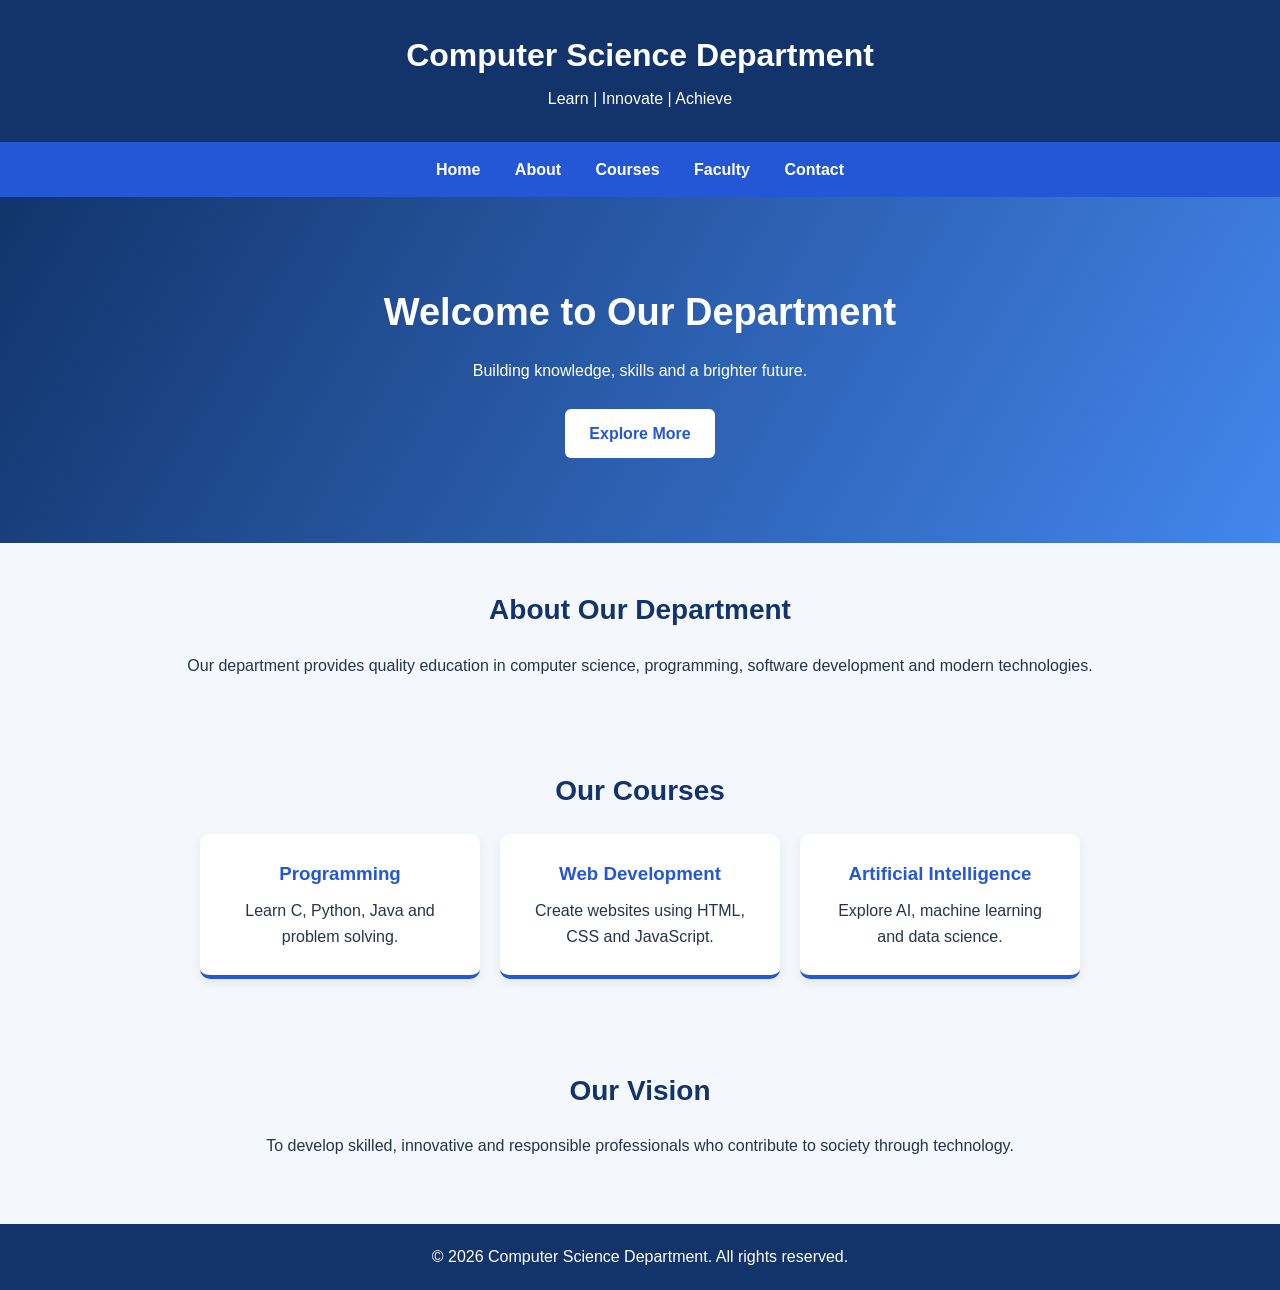
==== index.html @ 141f5ace "Initial College Department Website" ====
<!DOCTYPE html>
<html lang="en">
<head>
    <meta charset="UTF-8">
    <meta name="viewport" content="width=device-width, initial-scale=1.0">
    <title>College Department</title>
    <link rel="stylesheet" href="style.css">
</head>
<body>

<header>
    <h1>Computer Science Department</h1>
    <p>Learn | Innovate | Achieve</p>
</header>

<nav>
    <a href="index.html">Home</a>
    <a href="#about">About</a>
    <a href="#courses">Courses</a>
    <a href="faculty.html">Faculty</a>
    <a href="contact.html">Contact</a>
</nav>

<section class="hero">
    <h2>Welcome to Our Department</h2>
    <p>Building knowledge, skills and a brighter future.</p>
    <a class="btn" href="#about">Explore More</a>
</section>

<section id="about" class="section">
    <h2>About Our Department</h2>
    <p>Our department provides quality education in computer science,
       programming, software development and modern technologies.</p>
</section>

<section id="courses" class="section">
    <h2>Our Courses</h2>
    <div class="cards">
        <div class="card">
            <h3>Programming</h3>
            <p>Learn C, Python, Java and problem solving.</p>
        </div>
        <div class="card">
            <h3>Web Development</h3>
            <p>Create websites using HTML, CSS and JavaScript.</p>
        </div>
        <div class="card">
            <h3>Artificial Intelligence</h3>
            <p>Explore AI, machine learning and data science.</p>
        </div>
    </div>
</section>

<section class="section">
    <h2>Our Vision</h2>
    <p>To develop skilled, innovative and responsible professionals
       who contribute to society through technology.</p>
</section>

<footer>
    <p>&copy; 2026 Computer Science Department. All rights reserved.</p>
</footer>

</body>
</html>
---- style.css ----
* {
    margin: 0;
    padding: 0;
    box-sizing: border-box;
}

body {
    font-family: Arial, sans-serif;
    background: #f4f7fc;
    color: #26344a;
    line-height: 1.6;
}

header {
    background: #12346b;
    color: white;
    text-align: center;
    padding: 30px 15px;
}

header h1 {
    font-size: 32px;
    margin-bottom: 5px;
}

nav {
    background: #2457d6;
    padding: 15px;
    text-align: center;
}

nav a {
    color: white;
    text-decoration: none;
    margin: 0 15px;
    font-weight: bold;
}

nav a:hover {
    color: #ffdd57;
}

.hero {
    background: linear-gradient(120deg, #12346b, #4386ed);
    color: white;
    text-align: center;
    padding: 85px 20px;
}

.hero h2 {
    font-size: 38px;
    margin-bottom: 15px;
}

.hero p {
    margin-bottom: 25px;
}

.btn {
    display: inline-block;
    background: white;
    color: #2457d6;
    padding: 12px 24px;
    border-radius: 6px;
    text-decoration: none;
    font-weight: bold;
}

.section {
    padding: 45px 20px;
    text-align: center;
    max-width: 1100px;
    margin: auto;
}

.section h2 {
    color: #12346b;
    margin-bottom: 20px;
    font-size: 28px;
}

.cards {
    display: flex;
    justify-content: center;
    gap: 20px;
    flex-wrap: wrap;
}

.card {
    background: white;
    padding: 25px;
    width: 280px;
    border-radius: 10px;
    box-shadow: 0 4px 12px #00000012;
    border-bottom: 4px solid #2457d6;
}

.card h3 {
    color: #2457d6;
    margin-bottom: 10px;
}

footer {
    background: #12346b;
    color: white;
    text-align: center;
    padding: 20px;
    margin-top: 20px;
}

@media (max-width: 600px) {
    header h1 {
        font-size: 24px;
    }

    nav a {
        display: inline-block;
        margin: 6px;
    }

    .hero h2 {
        font-size: 28px;
    }

    .card {
        width: 100%;
    }
}
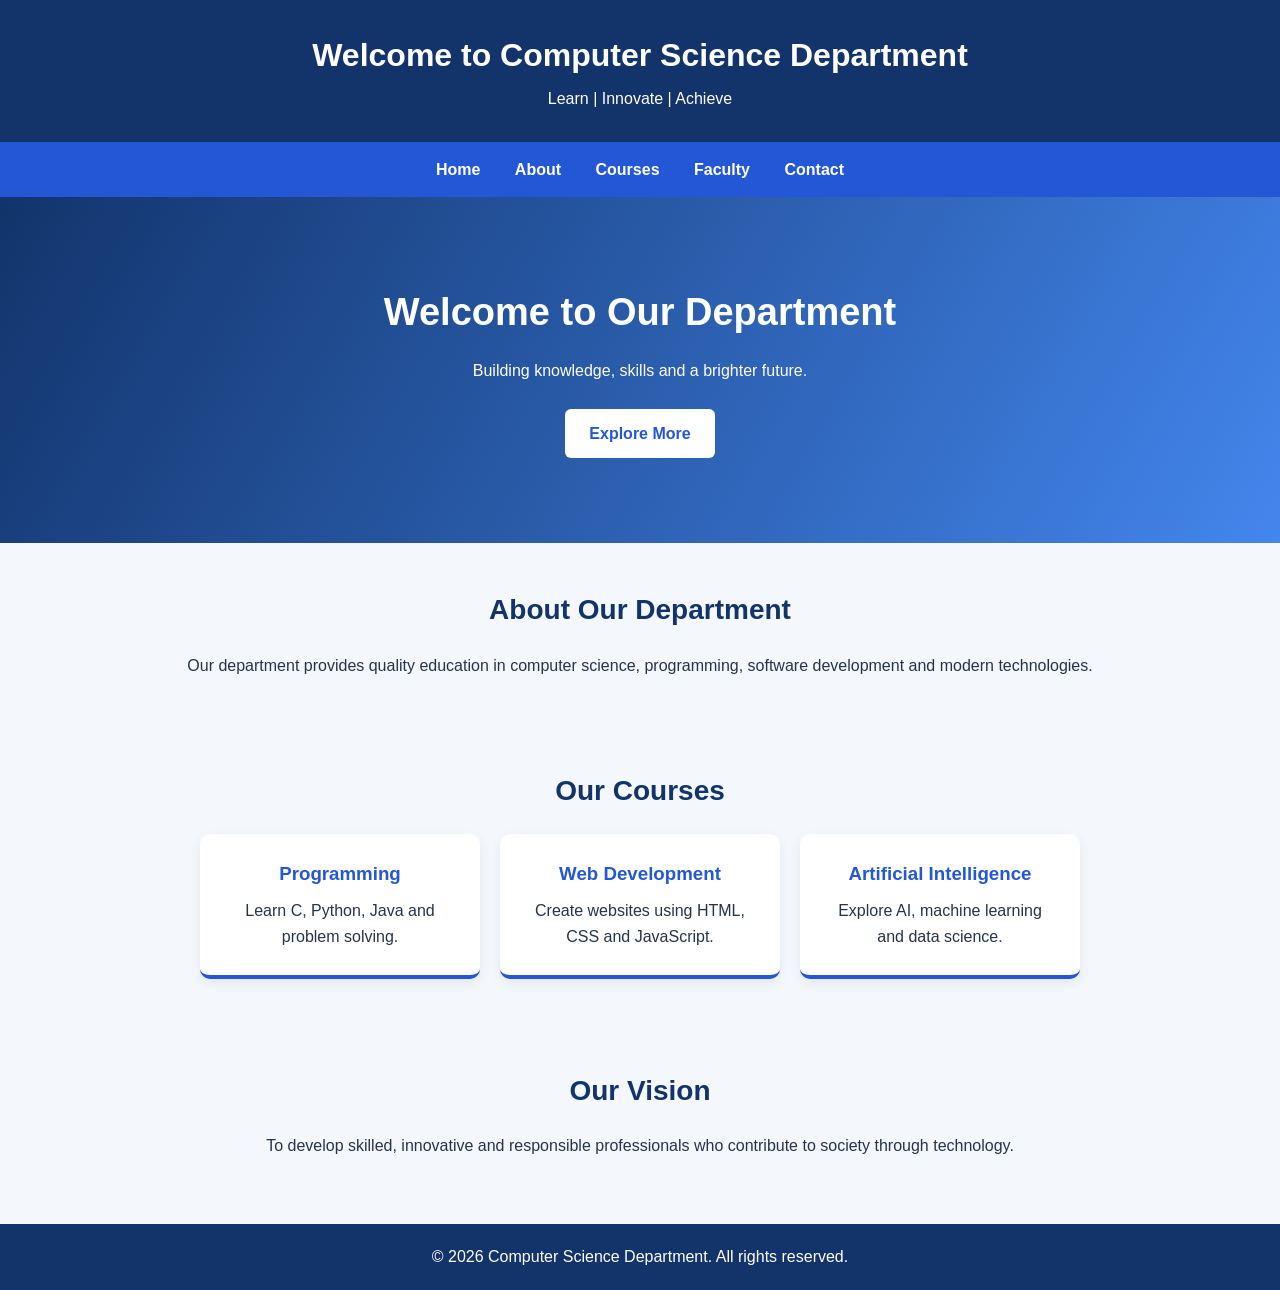
==== commit dbfdfda1: "Update department website" ====
--- a/index.html
+++ b/index.html
@@ -10,7 +10,7 @@
 <body>
 
 <header>
-    <h1>Computer Science Department</h1>
+    <h1>Welcome to Computer Science Department</h1>
     <p>Learn | Innovate | Achieve</p>
 </header>
 
